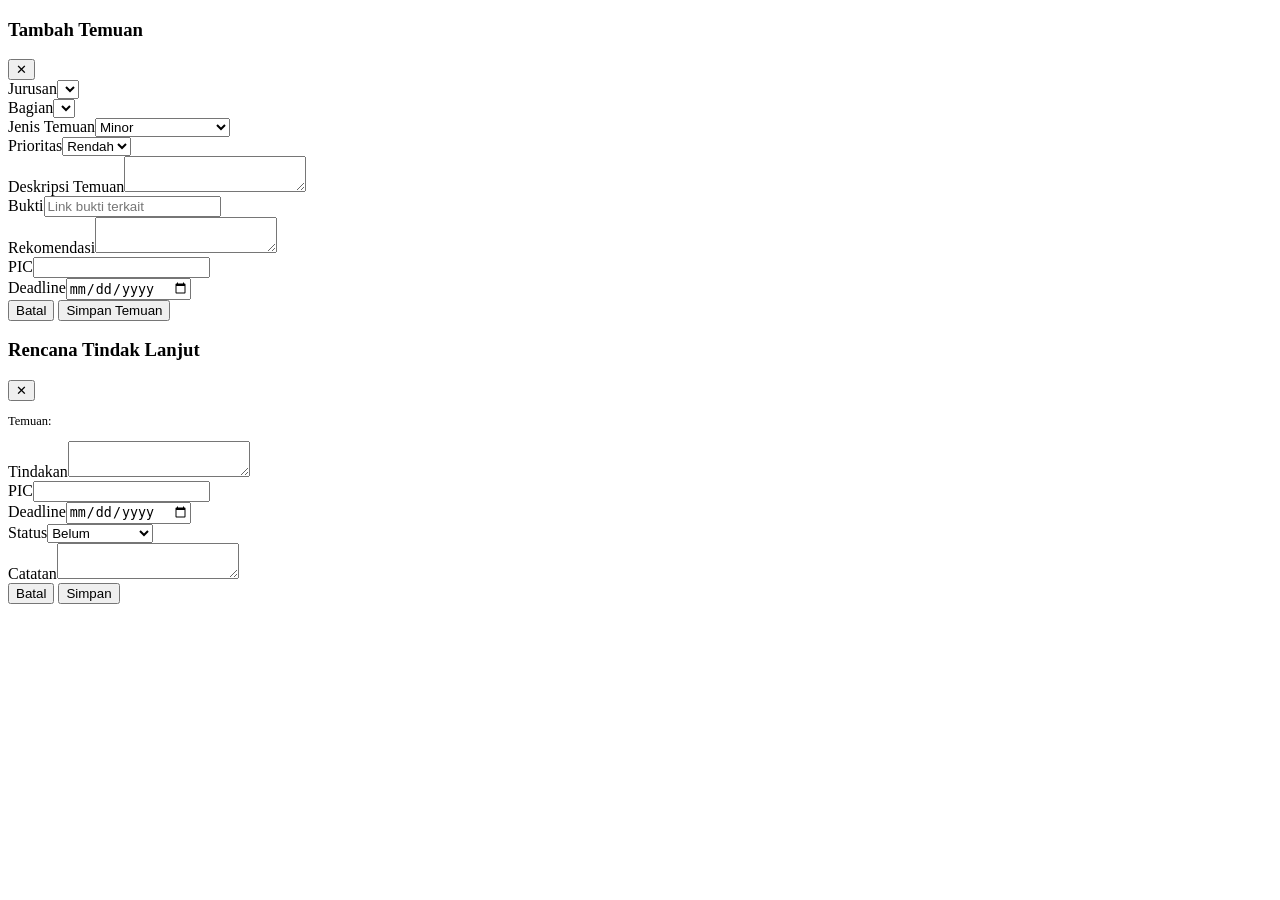
==== index.html @ fa0b401e "Create index.html" ====
<!DOCTYPE html>
<html lang="id">
<head>
<meta charset="UTF-8">
<meta name="viewport" content="width=device-width, initial-scale=1.0">
<title>Temuan — Sistem Audit Internal SMK</title>
<link rel="preconnect" href="https://fonts.googleapis.com">
<link href="https://fonts.googleapis.com/css2?family=Inter:wght@400;500;600;700&family=Poppins:wght@600;700;800&display=swap" rel="stylesheet">
<link rel="stylesheet" href="css/style.css">
<link rel="stylesheet" href="css/responsive.css">
</head>
<body>
<div class="app-shell" id="appShell"></div>

<template id="pageTemplate">
    <div class="page-header">
        <div><h1>⚠ Temuan &amp; Tindak Lanjut</h1><p>Dokumentasi temuan audit dan rencana perbaikan berkelanjutan</p></div>
        <button class="btn btn-primary" id="btnAddFinding">+ Tambah Temuan</button>
    </div>

    <div class="glass-panel" style="display:flex;gap:4px;padding:6px;margin-bottom:20px;overflow-x:auto">
        <button class="btn btn-ghost tab-btn" data-tab="daftar">📋 Daftar Temuan</button>
        <button class="btn btn-ghost tab-btn" data-tab="tindaklanjut">📌 Tindak Lanjut</button>
    </div>

    <div class="tab-panel" id="tab-daftar">
        <div class="chip-filter" style="margin-bottom:14px">
            <div class="field"><input class="input" id="findingSearch" placeholder="Cari deskripsi temuan..."></div>
            <div class="field"><select class="input" id="findingFilterMajor"><option value="">Semua Jurusan</option></select></div>
            <div class="field"><select class="input" id="findingFilterArea"><option value="">Semua Bagian</option></select></div>
            <div class="field"><select class="input" id="findingFilterPriority"><option value="">Semua Prioritas</option><option>Rendah</option><option>Sedang</option><option>Tinggi</option><option>Kritis</option></select></div>
            <div class="field"><select class="input" id="findingFilterType"><option value="">Semua Jenis</option><option>Minor</option><option>Major</option><option>Observasi</option><option>Peluang Perbaikan</option></select></div>
            <button class="btn btn-secondary" id="btnResetFindingFilter">Reset Filter</button>
        </div>
        <div class="table-wrap">
            <table class="data-table">
                <thead><tr><th>ID</th><th>Jurusan</th><th>Bagian</th><th>Deskripsi</th><th>Jenis</th><th>Prioritas</th><th>PIC</th><th>Deadline</th><th>Status</th><th>Aksi</th></tr></thead>
                <tbody id="findingTableBody"></tbody>
            </table>
        </div>
    </div>

    <div class="tab-panel" id="tab-tindaklanjut" style="display:none">
        <div class="kpi-grid">
            <div class="kpi-card"><div class="kpi-label">Total Tindak Lanjut</div><div class="kpi-value" id="apTotal">0</div></div>
            <div class="kpi-card"><div class="kpi-label">Belum Selesai</div><div class="kpi-value" id="apBelum" style="color:var(--danger)">0</div></div>
            <div class="kpi-card"><div class="kpi-label">Dalam Proses</div><div class="kpi-value" id="apProses" style="color:var(--warning)">0</div></div>
            <div class="kpi-card"><div class="kpi-label">Selesai / Terlambat</div><div class="kpi-value"><span id="apSelesai" style="color:var(--success)">0</span> / <span id="apTelat" style="color:var(--danger)">0</span></div></div>
        </div>
        <div class="chip-filter" style="margin-bottom:14px">
            <div class="field"><select class="input" id="actionFilterStatus"><option value="">Semua Status</option><option>Belum</option><option>Dalam Proses</option><option>Selesai</option><option>Diverifikasi</option></select></div>
        </div>
        <div class="table-wrap">
            <table class="data-table">
                <thead><tr><th>Temuan</th><th>Tindakan</th><th>PIC</th><th>Deadline</th><th>Status</th><th>Aksi</th></tr></thead>
                <tbody id="actionTableBody"></tbody>
            </table>
        </div>
    </div>
</template>

<!-- Modal Temuan -->
<div class="modal-backdrop" id="findingModal">
    <div class="modal modal-lg">
        <div class="modal-header"><h3 id="findingModalTitle">Tambah Temuan</h3><button class="modal-close" onclick="document.getElementById('findingModal').classList.remove('show')">✕</button></div>
        <form id="findingForm">
            <div class="modal-body">
                <div class="grid-2">
                    <div class="field"><label>Jurusan</label><select class="input" id="findingMajor" required></select></div>
                    <div class="field"><label>Bagian</label><select class="input" id="findingArea" required></select></div>
                </div>
                <div class="grid-2">
                    <div class="field"><label>Jenis Temuan</label><select class="input" id="findingType"><option>Minor</option><option>Major</option><option>Observasi</option><option>Peluang Perbaikan</option></select></div>
                    <div class="field"><label>Prioritas</label><select class="input" id="findingPriority"><option>Rendah</option><option>Sedang</option><option>Tinggi</option><option>Kritis</option></select></div>
                </div>
                <div class="field"><label>Deskripsi Temuan</label><textarea class="input" id="findingDescription" required></textarea></div>
                <div class="field"><label>Bukti</label><input class="input" id="findingEvidence" placeholder="Link bukti terkait"></div>
                <div class="field"><label>Rekomendasi</label><textarea class="input" id="findingRecommendation"></textarea></div>
                <div class="grid-2">
                    <div class="field"><label>PIC</label><input class="input" id="findingPic"></div>
                    <div class="field"><label>Deadline</label><input type="date" class="input" id="findingDeadline"></div>
                </div>
            </div>
            <div class="modal-footer">
                <button type="button" class="btn btn-secondary" onclick="document.getElementById('findingModal').classList.remove('show')">Batal</button>
                <button type="submit" class="btn btn-primary">Simpan Temuan</button>
            </div>
        </form>
    </div>
</div>

<!-- Modal Tindak Lanjut -->
<div class="modal-backdrop" id="actionModal">
    <div class="modal">
        <div class="modal-header"><h3>Rencana Tindak Lanjut</h3><button class="modal-close" onclick="document.getElementById('actionModal').classList.remove('show')">✕</button></div>
        <form id="actionForm">
            <div class="modal-body">
                <p class="text-muted" style="font-size:12.5px">Temuan: <strong id="actionFindingText"></strong></p>
                <div class="field"><label>Tindakan</label><textarea class="input" id="actionText" required></textarea></div>
                <div class="grid-2">
                    <div class="field"><label>PIC</label><input class="input" id="actionPic"></div>
                    <div class="field"><label>Deadline</label><input type="date" class="input" id="actionDeadline"></div>
                </div>
                <div class="field"><label>Status</label><select class="input" id="actionStatus"><option>Belum</option><option>Dalam Proses</option><option>Selesai</option><option>Diverifikasi</option></select></div>
                <div class="field"><label>Catatan</label><textarea class="input" id="actionNotes"></textarea></div>
            </div>
            <div class="modal-footer">
                <button type="button" class="btn btn-secondary" onclick="document.getElementById('actionModal').classList.remove('show')">Batal</button>
                <button type="submit" class="btn btn-primary">Simpan</button>
            </div>
        </form>
    </div>
</div>

<script src="js/config.js"></script>
<script src="js/utils.js"></script>
<script src="js/api.js"></script>
<script src="js/auth.js"></script>
<script src="js/layout.js"></script>
<script src="js/app.js"></script>
<script src="js/finding.js"></script>
<script>
(async function init() {
    if (!Auth.guard()) return;
    Layout.render("temuan.html");
    App.initShell();
    document.getElementById("pageContent").appendChild(document.getElementById("pageTemplate").content.cloneNode(true));

    await FindingModule.loadAll();
    document.getElementById("findingFilterMajor").innerHTML += FindingModule.state.majors.map(m => `<option value="${m.id}">${Utils.escapeHtml(m.name)}</option>`).join("");
    document.getElementById("findingFilterArea").innerHTML += FindingModule.state.areas.map(a => `<option value="${a.id}">${Utils.escapeHtml(a.name)}</option>`).join("");

    function refreshFindings() {
        FindingModule.renderFindingTable({
            q: document.getElementById("findingSearch").value,
            major: document.getElementById("findingFilterMajor").value,
            area: document.getElementById("findingFilterArea").value,
            priority: document.getElementById("findingFilterPriority").value,
            type: document.getElementById("findingFilterType").value
        });
    }
    ["findingFilterMajor", "findingFilterArea", "findingFilterPriority", "findingFilterType"].forEach(id => document.getElementById(id).addEventListener("change", refreshFindings));
    document.getElementById("findingSearch").addEventListener("input", Utils.debounce(refreshFindings, 250));
    document.getElementById("btnResetFindingFilter").addEventListener("click", () => {
        ["findingSearch", "findingFilterMajor", "findingFilterArea", "findingFilterPriority", "findingFilterType"].forEach(id => document.getElementById(id).value = "");
        refreshFindings();
    });
    document.getElementById("btnAddFinding").addEventListener("click", () => FindingModule.openFindingForm());
    document.getElementById("findingForm").addEventListener("submit", FindingModule.submitFindingForm);
    document.getElementById("actionForm").addEventListener("submit", FindingModule.submitActionForm);
    refreshFindings();

    function refreshActionKpi() {
        const k = FindingModule.actionPlanKpis();
        document.getElementById("apTotal").textContent = k.total;
        document.getElementById("apBelum").textContent = k.belum;
        document.getElementById("apProses").textContent = k.proses;
        document.getElementById("apSelesai").textContent = k.selesai;
        document.getElementById("apTelat").textContent = k.telat;
    }
    document.getElementById("actionFilterStatus").addEventListener("change", (e) => {
        FindingModule.renderActionTable({ status: e.target.value });
    });
    FindingModule.renderActionTable();
    refreshActionKpi();

    function setTab(tab) {
        Utils.qsa(".tab-btn").forEach(b => b.classList.toggle("btn-primary", b.dataset.tab === tab));
        Utils.qsa(".tab-panel").forEach(p => p.style.display = p.id === "tab-" + tab ? "block" : "none");
    }
    Utils.qsa(".tab-btn").forEach(b => b.addEventListener("click", () => { location.hash = b.dataset.tab; setTab(b.dataset.tab); }));
    setTab((location.hash || "#daftar").slice(1));
})();
</script>
</body>
</html>
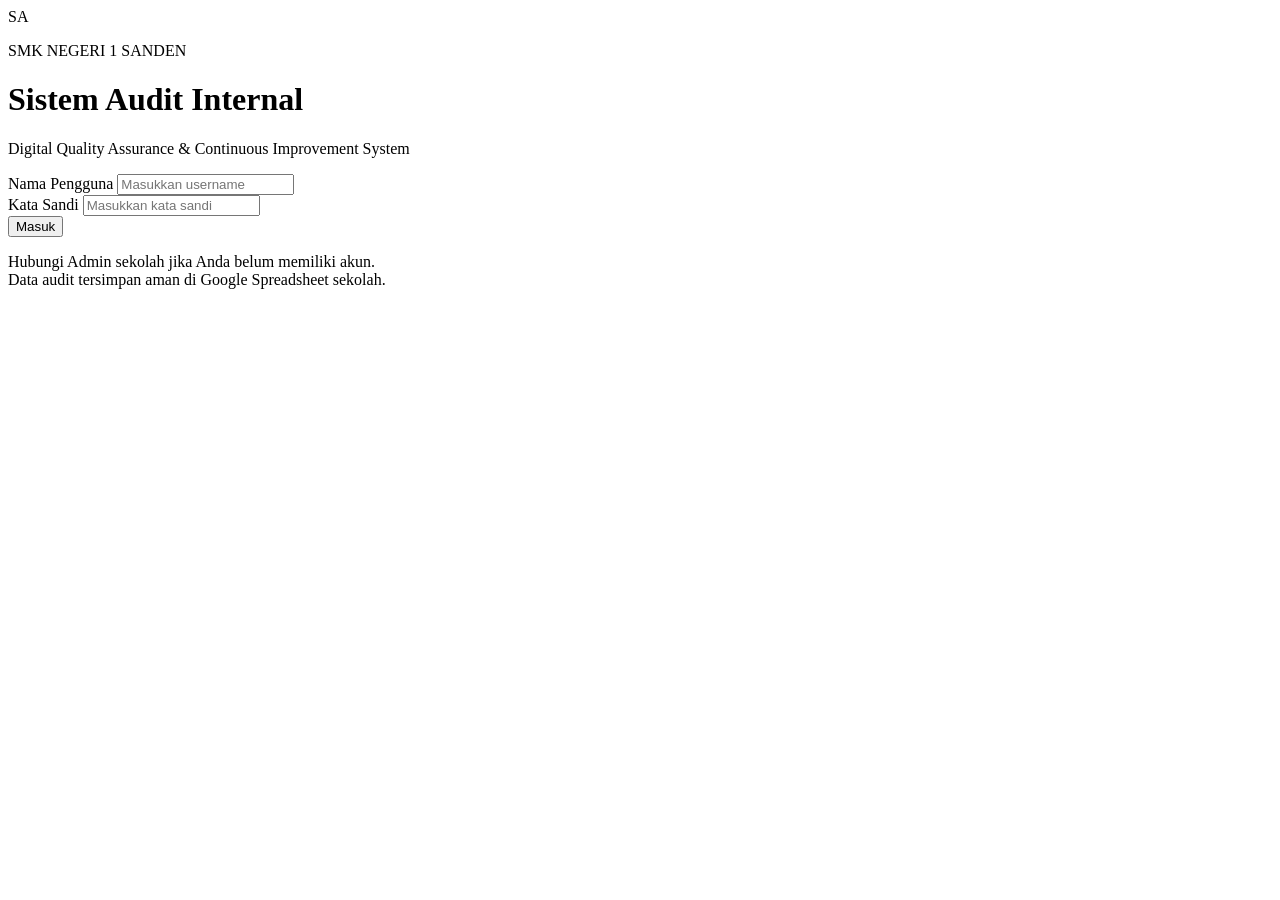
==== commit 1caf6eb4: "Add initial HTML structure for login page" ====
--- a/index.html
+++ b/index.html
@@ -3,112 +3,37 @@
 <head>
 <meta charset="UTF-8">
 <meta name="viewport" content="width=device-width, initial-scale=1.0">
-<title>Temuan — Sistem Audit Internal SMK</title>
+<title>Masuk — Sistem Audit Internal SMK</title>
 <link rel="preconnect" href="https://fonts.googleapis.com">
 <link href="https://fonts.googleapis.com/css2?family=Inter:wght@400;500;600;700&family=Poppins:wght@600;700;800&display=swap" rel="stylesheet">
 <link rel="stylesheet" href="css/style.css">
+<link rel="stylesheet" href="css/dashboard.css">
 <link rel="stylesheet" href="css/responsive.css">
 </head>
 <body>
-<div class="app-shell" id="appShell"></div>
+<div class="login-page">
+    <div class="login-card">
+        <div class="login-logo">SA</div>
+        <p class="school-tag school-name">SMK NEGERI 1 SANDEN</p>
+        <h1 class="app-name">Sistem Audit Internal</h1>
+        <p class="subtitle app-subtitle">Digital Quality Assurance &amp; Continuous Improvement System</p>
 
-<template id="pageTemplate">
-    <div class="page-header">
-        <div><h1>⚠ Temuan &amp; Tindak Lanjut</h1><p>Dokumentasi temuan audit dan rencana perbaikan berkelanjutan</p></div>
-        <button class="btn btn-primary" id="btnAddFinding">+ Tambah Temuan</button>
-    </div>
+        <form id="loginForm">
+            <div class="field">
+                <label for="username">Nama Pengguna</label>
+                <input class="input" type="text" id="username" placeholder="Masukkan username" required autocomplete="username">
+            </div>
+            <div class="field">
+                <label for="password">Kata Sandi</label>
+                <input class="input" type="password" id="password" placeholder="Masukkan kata sandi" required autocomplete="current-password">
+            </div>
+            <button type="submit" class="btn btn-primary btn-block" id="loginBtn">Masuk</button>
+        </form>
 
-    <div class="glass-panel" style="display:flex;gap:4px;padding:6px;margin-bottom:20px;overflow-x:auto">
-        <button class="btn btn-ghost tab-btn" data-tab="daftar">📋 Daftar Temuan</button>
-        <button class="btn btn-ghost tab-btn" data-tab="tindaklanjut">📌 Tindak Lanjut</button>
-    </div>
-
-    <div class="tab-panel" id="tab-daftar">
-        <div class="chip-filter" style="margin-bottom:14px">
-            <div class="field"><input class="input" id="findingSearch" placeholder="Cari deskripsi temuan..."></div>
-            <div class="field"><select class="input" id="findingFilterMajor"><option value="">Semua Jurusan</option></select></div>
-            <div class="field"><select class="input" id="findingFilterArea"><option value="">Semua Bagian</option></select></div>
-            <div class="field"><select class="input" id="findingFilterPriority"><option value="">Semua Prioritas</option><option>Rendah</option><option>Sedang</option><option>Tinggi</option><option>Kritis</option></select></div>
-            <div class="field"><select class="input" id="findingFilterType"><option value="">Semua Jenis</option><option>Minor</option><option>Major</option><option>Observasi</option><option>Peluang Perbaikan</option></select></div>
-            <button class="btn btn-secondary" id="btnResetFindingFilter">Reset Filter</button>
-        </div>
-        <div class="table-wrap">
-            <table class="data-table">
-                <thead><tr><th>ID</th><th>Jurusan</th><th>Bagian</th><th>Deskripsi</th><th>Jenis</th><th>Prioritas</th><th>PIC</th><th>Deadline</th><th>Status</th><th>Aksi</th></tr></thead>
-                <tbody id="findingTableBody"></tbody>
-            </table>
-        </div>
-    </div>
-
-    <div class="tab-panel" id="tab-tindaklanjut" style="display:none">
-        <div class="kpi-grid">
-            <div class="kpi-card"><div class="kpi-label">Total Tindak Lanjut</div><div class="kpi-value" id="apTotal">0</div></div>
-            <div class="kpi-card"><div class="kpi-label">Belum Selesai</div><div class="kpi-value" id="apBelum" style="color:var(--danger)">0</div></div>
-            <div class="kpi-card"><div class="kpi-label">Dalam Proses</div><div class="kpi-value" id="apProses" style="color:var(--warning)">0</div></div>
-            <div class="kpi-card"><div class="kpi-label">Selesai / Terlambat</div><div class="kpi-value"><span id="apSelesai" style="color:var(--success)">0</span> / <span id="apTelat" style="color:var(--danger)">0</span></div></div>
-        </div>
-        <div class="chip-filter" style="margin-bottom:14px">
-            <div class="field"><select class="input" id="actionFilterStatus"><option value="">Semua Status</option><option>Belum</option><option>Dalam Proses</option><option>Selesai</option><option>Diverifikasi</option></select></div>
-        </div>
-        <div class="table-wrap">
-            <table class="data-table">
-                <thead><tr><th>Temuan</th><th>Tindakan</th><th>PIC</th><th>Deadline</th><th>Status</th><th>Aksi</th></tr></thead>
-                <tbody id="actionTableBody"></tbody>
-            </table>
-        </div>
-    </div>
-</template>
-
-<!-- Modal Temuan -->
-<div class="modal-backdrop" id="findingModal">
-    <div class="modal modal-lg">
-        <div class="modal-header"><h3 id="findingModalTitle">Tambah Temuan</h3><button class="modal-close" onclick="document.getElementById('findingModal').classList.remove('show')">✕</button></div>
-        <form id="findingForm">
-            <div class="modal-body">
-                <div class="grid-2">
-                    <div class="field"><label>Jurusan</label><select class="input" id="findingMajor" required></select></div>
-                    <div class="field"><label>Bagian</label><select class="input" id="findingArea" required></select></div>
-                </div>
-                <div class="grid-2">
-                    <div class="field"><label>Jenis Temuan</label><select class="input" id="findingType"><option>Minor</option><option>Major</option><option>Observasi</option><option>Peluang Perbaikan</option></select></div>
-                    <div class="field"><label>Prioritas</label><select class="input" id="findingPriority"><option>Rendah</option><option>Sedang</option><option>Tinggi</option><option>Kritis</option></select></div>
-                </div>
-                <div class="field"><label>Deskripsi Temuan</label><textarea class="input" id="findingDescription" required></textarea></div>
-                <div class="field"><label>Bukti</label><input class="input" id="findingEvidence" placeholder="Link bukti terkait"></div>
-                <div class="field"><label>Rekomendasi</label><textarea class="input" id="findingRecommendation"></textarea></div>
-                <div class="grid-2">
-                    <div class="field"><label>PIC</label><input class="input" id="findingPic"></div>
-                    <div class="field"><label>Deadline</label><input type="date" class="input" id="findingDeadline"></div>
-                </div>
-            </div>
-            <div class="modal-footer">
-                <button type="button" class="btn btn-secondary" onclick="document.getElementById('findingModal').classList.remove('show')">Batal</button>
-                <button type="submit" class="btn btn-primary">Simpan Temuan</button>
-            </div>
-        </form>
-    </div>
-</div>
-
-<!-- Modal Tindak Lanjut -->
-<div class="modal-backdrop" id="actionModal">
-    <div class="modal">
-        <div class="modal-header"><h3>Rencana Tindak Lanjut</h3><button class="modal-close" onclick="document.getElementById('actionModal').classList.remove('show')">✕</button></div>
-        <form id="actionForm">
-            <div class="modal-body">
-                <p class="text-muted" style="font-size:12.5px">Temuan: <strong id="actionFindingText"></strong></p>
-                <div class="field"><label>Tindakan</label><textarea class="input" id="actionText" required></textarea></div>
-                <div class="grid-2">
-                    <div class="field"><label>PIC</label><input class="input" id="actionPic"></div>
-                    <div class="field"><label>Deadline</label><input type="date" class="input" id="actionDeadline"></div>
-                </div>
-                <div class="field"><label>Status</label><select class="input" id="actionStatus"><option>Belum</option><option>Dalam Proses</option><option>Selesai</option><option>Diverifikasi</option></select></div>
-                <div class="field"><label>Catatan</label><textarea class="input" id="actionNotes"></textarea></div>
-            </div>
-            <div class="modal-footer">
-                <button type="button" class="btn btn-secondary" onclick="document.getElementById('actionModal').classList.remove('show')">Batal</button>
-                <button type="submit" class="btn btn-primary">Simpan</button>
-            </div>
-        </form>
+        <p class="login-hint">
+            Hubungi Admin sekolah jika Anda belum memiliki akun.<br>
+            Data audit tersimpan aman di Google Spreadsheet sekolah.
+        </p>
     </div>
 </div>
 
@@ -116,61 +41,25 @@
 <script src="js/utils.js"></script>
 <script src="js/api.js"></script>
 <script src="js/auth.js"></script>
-<script src="js/layout.js"></script>
-<script src="js/app.js"></script>
-<script src="js/finding.js"></script>
 <script>
-(async function init() {
-    if (!Auth.guard()) return;
-    Layout.render("temuan.html");
-    App.initShell();
-    document.getElementById("pageContent").appendChild(document.getElementById("pageTemplate").content.cloneNode(true));
+    if (Auth.isLoggedIn()) window.location.href = "dashboard.html";
 
-    await FindingModule.loadAll();
-    document.getElementById("findingFilterMajor").innerHTML += FindingModule.state.majors.map(m => `<option value="${m.id}">${Utils.escapeHtml(m.name)}</option>`).join("");
-    document.getElementById("findingFilterArea").innerHTML += FindingModule.state.areas.map(a => `<option value="${a.id}">${Utils.escapeHtml(a.name)}</option>`).join("");
-
-    function refreshFindings() {
-        FindingModule.renderFindingTable({
-            q: document.getElementById("findingSearch").value,
-            major: document.getElementById("findingFilterMajor").value,
-            area: document.getElementById("findingFilterArea").value,
-            priority: document.getElementById("findingFilterPriority").value,
-            type: document.getElementById("findingFilterType").value
-        });
-    }
-    ["findingFilterMajor", "findingFilterArea", "findingFilterPriority", "findingFilterType"].forEach(id => document.getElementById(id).addEventListener("change", refreshFindings));
-    document.getElementById("findingSearch").addEventListener("input", Utils.debounce(refreshFindings, 250));
-    document.getElementById("btnResetFindingFilter").addEventListener("click", () => {
-        ["findingSearch", "findingFilterMajor", "findingFilterArea", "findingFilterPriority", "findingFilterType"].forEach(id => document.getElementById(id).value = "");
-        refreshFindings();
+    document.getElementById("loginForm").addEventListener("submit", async (e) => {
+        e.preventDefault();
+        const btn = document.getElementById("loginBtn");
+        const username = document.getElementById("username").value.trim();
+        const password = document.getElementById("password").value;
+        btn.disabled = true; btn.textContent = "Memproses...";
+        try {
+            const user = await Auth.login(username, password);
+            Utils.toast(`Selamat datang, ${user.name}`, "success");
+            setTimeout(() => window.location.href = "dashboard.html", 500);
+        } catch (err) {
+            Utils.toast("❌ Login gagal. Periksa kembali username dan kata sandi Anda.", "error");
+        } finally {
+            btn.disabled = false; btn.textContent = "Masuk";
+        }
     });
-    document.getElementById("btnAddFinding").addEventListener("click", () => FindingModule.openFindingForm());
-    document.getElementById("findingForm").addEventListener("submit", FindingModule.submitFindingForm);
-    document.getElementById("actionForm").addEventListener("submit", FindingModule.submitActionForm);
-    refreshFindings();
-
-    function refreshActionKpi() {
-        const k = FindingModule.actionPlanKpis();
-        document.getElementById("apTotal").textContent = k.total;
-        document.getElementById("apBelum").textContent = k.belum;
-        document.getElementById("apProses").textContent = k.proses;
-        document.getElementById("apSelesai").textContent = k.selesai;
-        document.getElementById("apTelat").textContent = k.telat;
-    }
-    document.getElementById("actionFilterStatus").addEventListener("change", (e) => {
-        FindingModule.renderActionTable({ status: e.target.value });
-    });
-    FindingModule.renderActionTable();
-    refreshActionKpi();
-
-    function setTab(tab) {
-        Utils.qsa(".tab-btn").forEach(b => b.classList.toggle("btn-primary", b.dataset.tab === tab));
-        Utils.qsa(".tab-panel").forEach(p => p.style.display = p.id === "tab-" + tab ? "block" : "none");
-    }
-    Utils.qsa(".tab-btn").forEach(b => b.addEventListener("click", () => { location.hash = b.dataset.tab; setTab(b.dataset.tab); }));
-    setTab((location.hash || "#daftar").slice(1));
-})();
 </script>
 </body>
 </html>
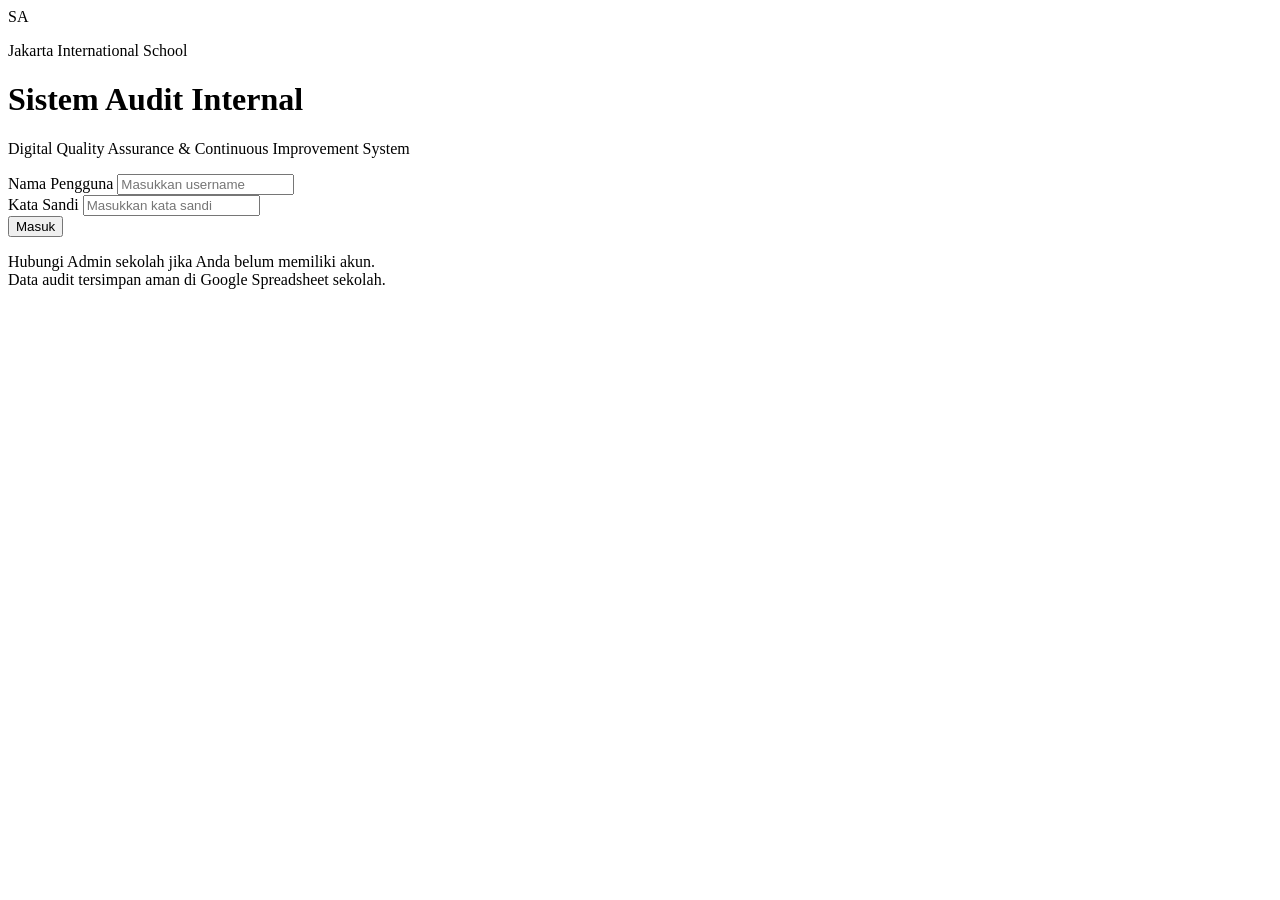
==== commit 7c8e22a8: "Update index.html" ====
--- a/index.html
+++ b/index.html
@@ -14,7 +14,7 @@
 <div class="login-page">
     <div class="login-card">
         <div class="login-logo">SA</div>
-        <p class="school-tag school-name">SMK NEGERI 1 SANDEN</p>
+        <p class="school-tag school-name">Jakarta International School</p>
         <h1 class="app-name">Sistem Audit Internal</h1>
         <p class="subtitle app-subtitle">Digital Quality Assurance &amp; Continuous Improvement System</p>
 
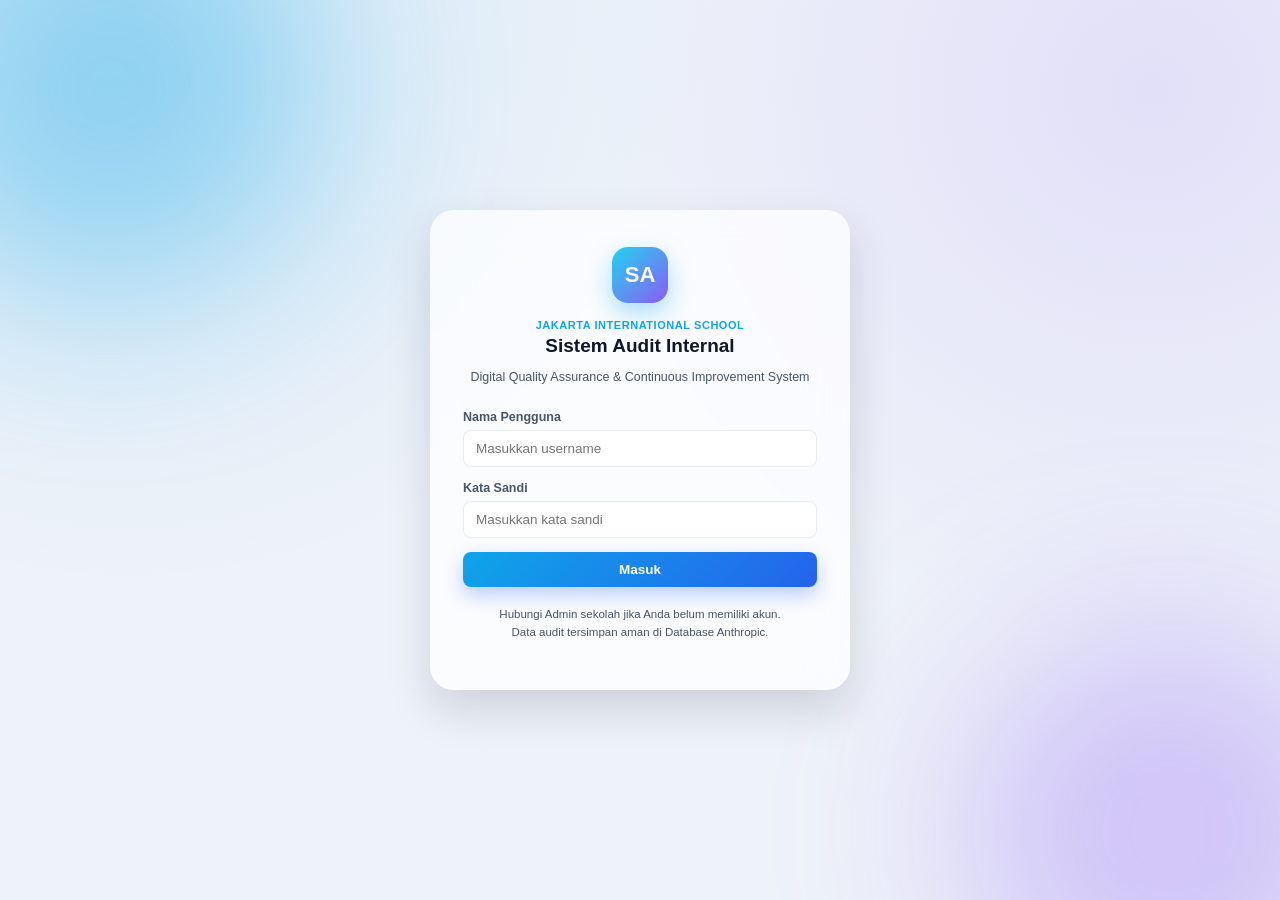
==== commit 727f2f19: "Update index.html" ====
--- a/index.html
+++ b/index.html
@@ -32,7 +32,7 @@
 
         <p class="login-hint">
             Hubungi Admin sekolah jika Anda belum memiliki akun.<br>
-            Data audit tersimpan aman di Google Spreadsheet sekolah.
+            Data audit tersimpan aman di Database Anthropic.
         </p>
     </div>
 </div>
--- a/css/style.css
+++ b/css/style.css
@@ -0,0 +1,270 @@
+/* =========================================================
+   style.css — Design tokens & komponen inti
+   Palette: Navy / Biru / Cyan dengan aksen ungu, gaya glassmorphism
+   ========================================================= */
+:root {
+    --navy-950: #050b1a;
+    --navy-900: #0a1128;
+    --navy-800: #101a35;
+    --navy-700: #16234a;
+    --blue-600: #2563eb;
+    --blue-500: #3b82f6;
+    --cyan-500: #0ea5e9;
+    --cyan-400: #22d3ee;
+    --purple-500: #8b5cf6;
+    --purple-400: #a78bfa;
+
+    --success: #22c55e;
+    --warning: #f59e0b;
+    --danger: #ef4444;
+    --info: #3b82f6;
+    --critical: #db2777;
+    --muted: #94a3b8;
+
+    --text-primary: #0f172a;
+    --text-secondary: #475569;
+    --text-inverse: #f1f5f9;
+    --bg-app: #eef2f9;
+    --bg-surface: rgba(255, 255, 255, 0.72);
+    --bg-surface-solid: #ffffff;
+    --border-color: rgba(15, 23, 42, 0.08);
+
+    --radius-sm: 8px;
+    --radius-md: 14px;
+    --radius-lg: 20px;
+    --shadow-soft: 0 8px 30px rgba(15, 23, 42, 0.08);
+    --shadow-elevated: 0 20px 45px rgba(15, 23, 42, 0.14);
+    --sidebar-w: 264px;
+    --font-display: 'Poppins', 'Segoe UI', sans-serif;
+    --font-body: 'Inter', 'Segoe UI', sans-serif;
+}
+
+[data-theme="dark"] {
+    --text-primary: #f1f5f9;
+    --text-secondary: #94a3b8;
+    --bg-app: #060c1c;
+    --bg-surface: rgba(16, 26, 53, 0.65);
+    --bg-surface-solid: #101a35;
+    --border-color: rgba(255, 255, 255, 0.08);
+    --shadow-soft: 0 8px 30px rgba(0, 0, 0, 0.35);
+    --shadow-elevated: 0 20px 45px rgba(0, 0, 0, 0.45);
+}
+
+* { box-sizing: border-box; }
+html, body { height: 100%; }
+body {
+    margin: 0;
+    font-family: var(--font-body);
+    background:
+        radial-gradient(circle at 10% 0%, rgba(14, 165, 233, .12), transparent 40%),
+        radial-gradient(circle at 90% 10%, rgba(139, 92, 246, .12), transparent 40%),
+        var(--bg-app);
+    color: var(--text-primary);
+    -webkit-font-smoothing: antialiased;
+    transition: background .25s ease, color .25s ease;
+}
+h1, h2, h3, h4, .font-display { font-family: var(--font-display); }
+a { color: inherit; text-decoration: none; }
+button { font-family: inherit; cursor: pointer; }
+::selection { background: var(--cyan-400); color: #002; }
+
+/* ---------- Layout shell ---------- */
+.app-shell { display: flex; min-height: 100vh; }
+
+.sidebar {
+    width: var(--sidebar-w);
+    background: linear-gradient(180deg, var(--navy-950), var(--navy-800));
+    color: var(--text-inverse);
+    padding: 22px 16px;
+    position: sticky;
+    top: 0;
+    height: 100vh;
+    overflow-y: auto;
+    flex-shrink: 0;
+    z-index: 40;
+}
+.sidebar-brand { display: flex; align-items: center; gap: 12px; padding: 6px 8px 24px; }
+.sidebar-brand .logo-mark {
+    width: 40px; height: 40px; border-radius: 12px;
+    background: linear-gradient(135deg, var(--cyan-400), var(--purple-500));
+    display: flex; align-items: center; justify-content: center; font-weight: 700; color: #fff;
+    box-shadow: 0 6px 18px rgba(14, 165, 233, .35);
+}
+.sidebar-brand .app-name { font-size: 14px; font-weight: 700; line-height: 1.3; }
+.sidebar-brand .school-name { font-size: 11px; color: #94a3b8; }
+
+.nav-section-title { font-size: 11px; text-transform: uppercase; letter-spacing: .08em; color: #64748b; margin: 18px 10px 8px; }
+.nav-link {
+    display: flex; align-items: center; gap: 10px; padding: 10px 12px; border-radius: var(--radius-sm);
+    color: #cbd5e1; font-size: 14px; font-weight: 500; margin-bottom: 2px; transition: all .15s ease;
+}
+.nav-link:hover { background: rgba(255, 255, 255, .06); color: #fff; }
+.nav-link.active { background: linear-gradient(135deg, rgba(14, 165, 233, .25), rgba(139, 92, 246, .2)); color: #fff; box-shadow: inset 0 0 0 1px rgba(255, 255, 255, .08); }
+.nav-link .nav-icon { width: 18px; text-align: center; }
+
+.nav-group-toggle { display: flex; align-items: center; justify-content: space-between; cursor: pointer; }
+.nav-group-toggle .chevron { transition: transform .2s ease; font-size: 10px; }
+.nav-group.open .nav-group-toggle .chevron { transform: rotate(90deg); }
+.nav-submenu { max-height: 0; overflow: hidden; padding-left: 10px; transition: max-height .25s ease; }
+.nav-group.open .nav-submenu { max-height: 400px; }
+
+.main-area { flex: 1; min-width: 0; display: flex; flex-direction: column; }
+
+.topbar {
+    position: sticky; top: 0; z-index: 30;
+    display: flex; align-items: center; gap: 14px;
+    padding: 14px 24px;
+    background: var(--bg-surface);
+    backdrop-filter: blur(14px);
+    border-bottom: 1px solid var(--border-color);
+}
+.hamburger-btn { display: none; background: none; border: none; font-size: 20px; color: var(--text-primary); }
+.search-box { flex: 1; max-width: 420px; position: relative; }
+.search-box input {
+    width: 100%; padding: 10px 14px 10px 38px; border-radius: 999px; border: 1px solid var(--border-color);
+    background: var(--bg-surface-solid); color: var(--text-primary); font-size: 13px;
+}
+.search-box .search-icon { position: absolute; left: 13px; top: 50%; transform: translateY(-50%); opacity: .5; }
+.topbar-actions { display: flex; align-items: center; gap: 10px; margin-left: auto; }
+.icon-btn {
+    width: 38px; height: 38px; border-radius: 12px; border: 1px solid var(--border-color);
+    background: var(--bg-surface-solid); display: flex; align-items: center; justify-content: center;
+    position: relative; font-size: 16px;
+}
+.sync-badge {
+    position: absolute; top: -6px; right: -6px; background: var(--warning); color: #fff;
+    border-radius: 999px; font-size: 10px; padding: 1px 5px; font-weight: 700;
+}
+.sync-badge.hidden { display: none; }
+.user-chip { display: flex; align-items: center; gap: 8px; padding: 5px 12px 5px 5px; border-radius: 999px; background: var(--bg-surface-solid); border: 1px solid var(--border-color); }
+.user-avatar { width: 30px; height: 30px; border-radius: 50%; background: linear-gradient(135deg, var(--cyan-500), var(--purple-500)); color: #fff; display: flex; align-items: center; justify-content: center; font-weight: 700; font-size: 13px; }
+.user-chip .u-name { font-size: 12.5px; font-weight: 600; line-height: 1.1; }
+.user-chip .u-role { font-size: 10.5px; color: var(--text-secondary); }
+
+.page-content { padding: 24px; flex: 1; }
+.page-header { display: flex; flex-wrap: wrap; align-items: center; justify-content: space-between; gap: 12px; margin-bottom: 20px; }
+.page-header h1 { font-size: 22px; margin: 0 0 4px; }
+.page-header p { margin: 0; color: var(--text-secondary); font-size: 13.5px; }
+
+.sidebar-overlay { display: none; position: fixed; inset: 0; background: rgba(0, 0, 0, .45); z-index: 39; }
+.sidebar-overlay.show { display: block; }
+
+/* ---------- Cards ---------- */
+.card {
+    background: var(--bg-surface); backdrop-filter: blur(14px);
+    border: 1px solid var(--border-color); border-radius: var(--radius-lg);
+    box-shadow: var(--shadow-soft); padding: 20px;
+}
+.card-title { font-size: 15px; font-weight: 700; margin: 0 0 14px; display: flex; align-items: center; gap: 8px; }
+
+.kpi-grid { display: grid; grid-template-columns: repeat(4, 1fr); gap: 16px; margin-bottom: 20px; }
+.kpi-card {
+    background: var(--bg-surface); backdrop-filter: blur(14px); border: 1px solid var(--border-color);
+    border-radius: var(--radius-lg); padding: 18px; box-shadow: var(--shadow-soft);
+    position: relative; overflow: hidden;
+}
+.kpi-card::before {
+    content: ""; position: absolute; top: -30px; right: -30px; width: 90px; height: 90px; border-radius: 50%;
+    background: radial-gradient(circle, rgba(14, 165, 233, .18), transparent 70%);
+}
+.kpi-label { font-size: 12px; color: var(--text-secondary); font-weight: 600; text-transform: uppercase; letter-spacing: .04em; }
+.kpi-value { font-size: 26px; font-weight: 800; margin-top: 6px; font-family: var(--font-display); }
+.kpi-icon { font-size: 20px; opacity: .8; }
+
+.chart-grid { display: grid; grid-template-columns: repeat(2, 1fr); gap: 16px; }
+.chart-card canvas { max-height: 280px; }
+
+/* ---------- Buttons ---------- */
+.btn {
+    display: inline-flex; align-items: center; gap: 8px; padding: 10px 18px; border-radius: var(--radius-sm);
+    border: none; font-weight: 600; font-size: 13.5px; transition: transform .12s ease, box-shadow .12s ease;
+}
+.btn:active { transform: scale(.97); }
+.btn-primary { background: linear-gradient(135deg, var(--cyan-500), var(--blue-600)); color: #fff; box-shadow: 0 8px 20px rgba(37, 99, 235, .3); }
+.btn-secondary { background: var(--bg-surface-solid); color: var(--text-primary); border: 1px solid var(--border-color); }
+.btn-outline { background: transparent; border: 1px solid var(--border-color); color: var(--text-primary); }
+.btn-danger { background: linear-gradient(135deg, #f87171, var(--danger)); color: #fff; }
+.btn-ghost { background: transparent; color: var(--text-secondary); }
+.btn-sm { padding: 6px 12px; font-size: 12.5px; }
+.btn-block { width: 100%; justify-content: center; }
+.btn-icon { width: 32px; height: 32px; border-radius: 8px; border: 1px solid var(--border-color); background: var(--bg-surface-solid); display: inline-flex; align-items: center; justify-content: center; }
+.btn-icon.danger { color: var(--danger); }
+.fab { position: fixed; bottom: 22px; right: 22px; width: 56px; height: 56px; border-radius: 50%; background: linear-gradient(135deg, var(--cyan-500), var(--purple-500)); color: #fff; font-size: 24px; box-shadow: var(--shadow-elevated); z-index: 50; border: none; display: none; }
+
+/* ---------- Forms ---------- */
+label { font-size: 12.5px; font-weight: 600; color: var(--text-secondary); display: block; margin-bottom: 6px; }
+.input, select.input, textarea.input {
+    width: 100%; padding: 10px 12px; border-radius: var(--radius-sm); border: 1px solid var(--border-color);
+    background: var(--bg-surface-solid); color: var(--text-primary); font-size: 13.5px; font-family: inherit;
+}
+textarea.input { min-height: 70px; resize: vertical; }
+.field { margin-bottom: 14px; }
+.grid-2 { display: grid; grid-template-columns: 1fr 1fr; gap: 12px; }
+.grid-3 { display: grid; grid-template-columns: repeat(3, 1fr); gap: 12px; }
+
+/* ---------- Badges ---------- */
+.badge { display: inline-flex; align-items: center; padding: 4px 10px; border-radius: 999px; font-size: 11.5px; font-weight: 700; }
+.badge-success { background: rgba(34, 197, 94, .15); color: #16a34a; }
+.badge-warning { background: rgba(245, 158, 11, .15); color: #b45309; }
+.badge-danger { background: rgba(239, 68, 68, .15); color: #dc2626; }
+.badge-critical { background: rgba(219, 39, 119, .15); color: #be185d; }
+.badge-info { background: rgba(59, 130, 246, .15); color: #2563eb; }
+.badge-muted { background: rgba(148, 163, 184, .18); color: #64748b; }
+
+/* ---------- Tables ---------- */
+.table-wrap { overflow-x: auto; border-radius: var(--radius-md); border: 1px solid var(--border-color); }
+table.data-table { width: 100%; border-collapse: collapse; min-width: 720px; }
+table.data-table th { text-align: left; font-size: 11.5px; text-transform: uppercase; letter-spacing: .04em; color: var(--text-secondary); background: rgba(148, 163, 184, .08); padding: 12px 14px; white-space: nowrap; }
+table.data-table td { padding: 12px 14px; font-size: 13px; border-top: 1px solid var(--border-color); }
+table.data-table tr:hover td { background: rgba(14, 165, 233, .04); }
+.table-actions { display: flex; gap: 6px; }
+.empty-row { text-align: center; padding: 30px; color: var(--text-secondary); }
+.max-w { max-width: 320px; }
+.row-late td { background: rgba(239, 68, 68, .06) !important; }
+
+/* ---------- Modal ---------- */
+.modal-backdrop {
+    display: none; position: fixed; inset: 0; background: rgba(5, 11, 26, .55); backdrop-filter: blur(3px);
+    align-items: center; justify-content: center; z-index: 100; padding: 16px;
+}
+.modal-backdrop.show { display: flex; }
+.modal { background: var(--bg-surface-solid); border-radius: var(--radius-lg); width: 100%; max-width: 560px; max-height: 90vh; overflow-y: auto; box-shadow: var(--shadow-elevated); }
+.modal-lg { max-width: 760px; }
+.modal-header { display: flex; align-items: center; justify-content: space-between; padding: 18px 22px; border-bottom: 1px solid var(--border-color); }
+.modal-header h3 { margin: 0; font-size: 16px; }
+.modal-close { background: none; border: none; font-size: 18px; color: var(--text-secondary); }
+.modal-body { padding: 20px 22px; }
+.modal-footer { padding: 16px 22px; border-top: 1px solid var(--border-color); display: flex; justify-content: flex-end; gap: 10px; }
+
+/* ---------- Toast ---------- */
+.toast-container { position: fixed; top: 18px; right: 18px; z-index: 200; display: flex; flex-direction: column; gap: 10px; }
+.toast {
+    background: var(--bg-surface-solid); border: 1px solid var(--border-color); border-radius: 12px;
+    padding: 12px 16px; display: flex; align-items: center; gap: 10px; font-size: 13.5px; box-shadow: var(--shadow-elevated);
+    transform: translateX(120%); opacity: 0; transition: all .3s ease; max-width: 340px; white-space: pre-line;
+}
+.toast.show { transform: translateX(0); opacity: 1; }
+.toast-success { border-left: 4px solid var(--success); }
+.toast-error { border-left: 4px solid var(--danger); }
+.toast-warning { border-left: 4px solid var(--warning); }
+.toast-info { border-left: 4px solid var(--info); }
+
+/* ---------- Loading ---------- */
+.loading-overlay { display: none; position: fixed; inset: 0; background: rgba(5, 11, 26, .35); backdrop-filter: blur(2px); z-index: 300; align-items: center; justify-content: center; }
+.loading-overlay.show { display: flex; }
+.loading-box { background: var(--bg-surface-solid); padding: 24px 30px; border-radius: 16px; text-align: center; box-shadow: var(--shadow-elevated); }
+.spinner { width: 34px; height: 34px; border: 3px solid var(--border-color); border-top-color: var(--cyan-500); border-radius: 50%; margin: 0 auto 10px; animation: spin .8s linear infinite; }
+@keyframes spin { to { transform: rotate(360deg); } }
+
+/* ---------- Progress ---------- */
+.progress-track { width: 100%; height: 10px; border-radius: 999px; background: rgba(148, 163, 184, .2); overflow: hidden; }
+.progress-fill { height: 100%; background: linear-gradient(90deg, var(--cyan-500), var(--purple-500)); border-radius: 999px; transition: width .3s ease; }
+
+/* ---------- Misc ---------- */
+.chip-filter { display: flex; flex-wrap: wrap; gap: 10px; align-items: end; }
+.chip-filter .field { margin-bottom: 0; min-width: 160px; }
+.glass-panel { background: var(--bg-surface); backdrop-filter: blur(14px); border: 1px solid var(--border-color); border-radius: var(--radius-lg); }
+.hidden { display: none !important; }
+.text-muted { color: var(--text-secondary); }
+.mt-16 { margin-top: 16px; }
+.section-title { font-size: 16px; font-weight: 700; margin: 22px 0 12px; }
--- a/css/dashboard.css
+++ b/css/dashboard.css
@@ -0,0 +1,30 @@
+/* dashboard.css — halaman login & elemen dashboard tambahan */
+.login-page {
+    min-height: 100vh; display: flex; align-items: center; justify-content: center; padding: 20px;
+    position: relative; overflow: hidden;
+}
+.login-page::before, .login-page::after {
+    content: ""; position: absolute; width: 420px; height: 420px; border-radius: 50%; filter: blur(90px); z-index: 0;
+}
+.login-page::before { background: rgba(14, 165, 233, .35); top: -120px; left: -100px; }
+.login-page::after { background: rgba(139, 92, 246, .3); bottom: -140px; right: -100px; }
+
+.login-card {
+    position: relative; z-index: 1; width: 100%; max-width: 420px; padding: 36px 32px;
+    background: var(--bg-surface); backdrop-filter: blur(18px); border: 1px solid rgba(255,255,255,.18);
+    border-radius: 24px; box-shadow: var(--shadow-elevated);
+}
+.login-logo { width: 56px; height: 56px; border-radius: 16px; margin: 0 auto 16px; background: linear-gradient(135deg, var(--cyan-400), var(--purple-500)); display: flex; align-items: center; justify-content: center; color: #fff; font-weight: 800; font-size: 22px; box-shadow: 0 10px 24px rgba(14,165,233,.35); }
+.login-card h1 { text-align: center; font-size: 19px; margin: 0 0 2px; }
+.login-card .subtitle { text-align: center; color: var(--text-secondary); font-size: 12.5px; margin-bottom: 26px; }
+.login-card .school-tag { text-align: center; font-size: 11px; color: var(--cyan-500); font-weight: 700; letter-spacing: .05em; margin-bottom: 4px; text-transform: uppercase; }
+.login-hint { margin-top: 18px; font-size: 11.5px; color: var(--text-secondary); text-align: center; line-height: 1.6; }
+
+/* ---------- Dashboard extras ---------- */
+.rank-list { display: flex; flex-direction: column; gap: 10px; }
+.rank-item { display: flex; align-items: center; gap: 12px; padding: 10px 12px; border-radius: 12px; background: rgba(148,163,184,.06); }
+.rank-item .rank-no { width: 26px; height: 26px; border-radius: 8px; background: var(--navy-900); color: #fff; display: flex; align-items: center; justify-content: center; font-size: 12px; font-weight: 700; }
+.rank-item .rank-name { flex: 1; font-size: 13px; font-weight: 600; }
+.rank-item .rank-score { font-weight: 800; font-family: var(--font-display); }
+.rank-bar-track { height: 6px; background: rgba(148,163,184,.2); border-radius: 999px; overflow: hidden; margin-top: 4px; }
+.rank-bar-fill { height: 100%; background: linear-gradient(90deg, var(--cyan-500), var(--purple-500)); }
--- a/css/responsive.css
+++ b/css/responsive.css
@@ -0,0 +1,44 @@
+/* responsive.css — mobile & tablet + print */
+@media (max-width: 1080px) {
+    .kpi-grid { grid-template-columns: repeat(2, 1fr); }
+    .chart-grid { grid-template-columns: 1fr; }
+}
+
+@media (max-width: 900px) {
+    .sidebar { position: fixed; left: 0; top: 0; transform: translateX(-100%); transition: transform .25s ease; }
+    .sidebar.open { transform: translateX(0); }
+    .hamburger-btn { display: block; }
+    .search-box { display: none; }
+    .page-content { padding: 16px; }
+    .grid-2, .grid-3 { grid-template-columns: 1fr; }
+    .fab { display: flex; align-items: center; justify-content: center; }
+}
+
+@media (max-width: 560px) {
+    .kpi-grid { grid-template-columns: 1fr 1fr; gap: 10px; }
+    .kpi-card { padding: 14px; }
+    .kpi-value { font-size: 20px; }
+    .user-chip .u-role { display: none; }
+    .modal { max-width: 96vw; }
+    .chip-filter { flex-direction: column; align-items: stretch; }
+    .chip-filter .field { min-width: unset; }
+    .login-card { padding: 26px 20px; }
+}
+
+/* Tabel tetap bisa discroll horizontal di mobile via .table-wrap (overflow-x: auto) */
+
+/* ---------- Print ---------- */
+@media print {
+    .sidebar, .topbar, .fab, .no-print, .modal-backdrop, .toast-container, .loading-overlay { display: none !important; }
+    .app-shell, .main-area, .page-content { display: block; padding: 0; margin: 0; background: #fff !important; }
+    body { background: #fff !important; }
+    .print-report { color: #000; }
+    .print-header { text-align: center; margin-bottom: 20px; }
+    .print-header h1 { font-size: 18px; margin: 0; }
+    .print-header h2 { font-size: 15px; margin: 2px 0; }
+    .print-section { margin-bottom: 18px; page-break-inside: avoid; }
+    .print-section h3 { font-size: 13px; border-bottom: 1px solid #000; padding-bottom: 4px; }
+    .print-table { width: 100%; border-collapse: collapse; font-size: 11px; }
+    .print-table th, .print-table td { border: 1px solid #ccc; padding: 5px 8px; text-align: left; }
+    .print-signature { display: flex; justify-content: space-between; margin-top: 50px; text-align: center; font-size: 12px; }
+}
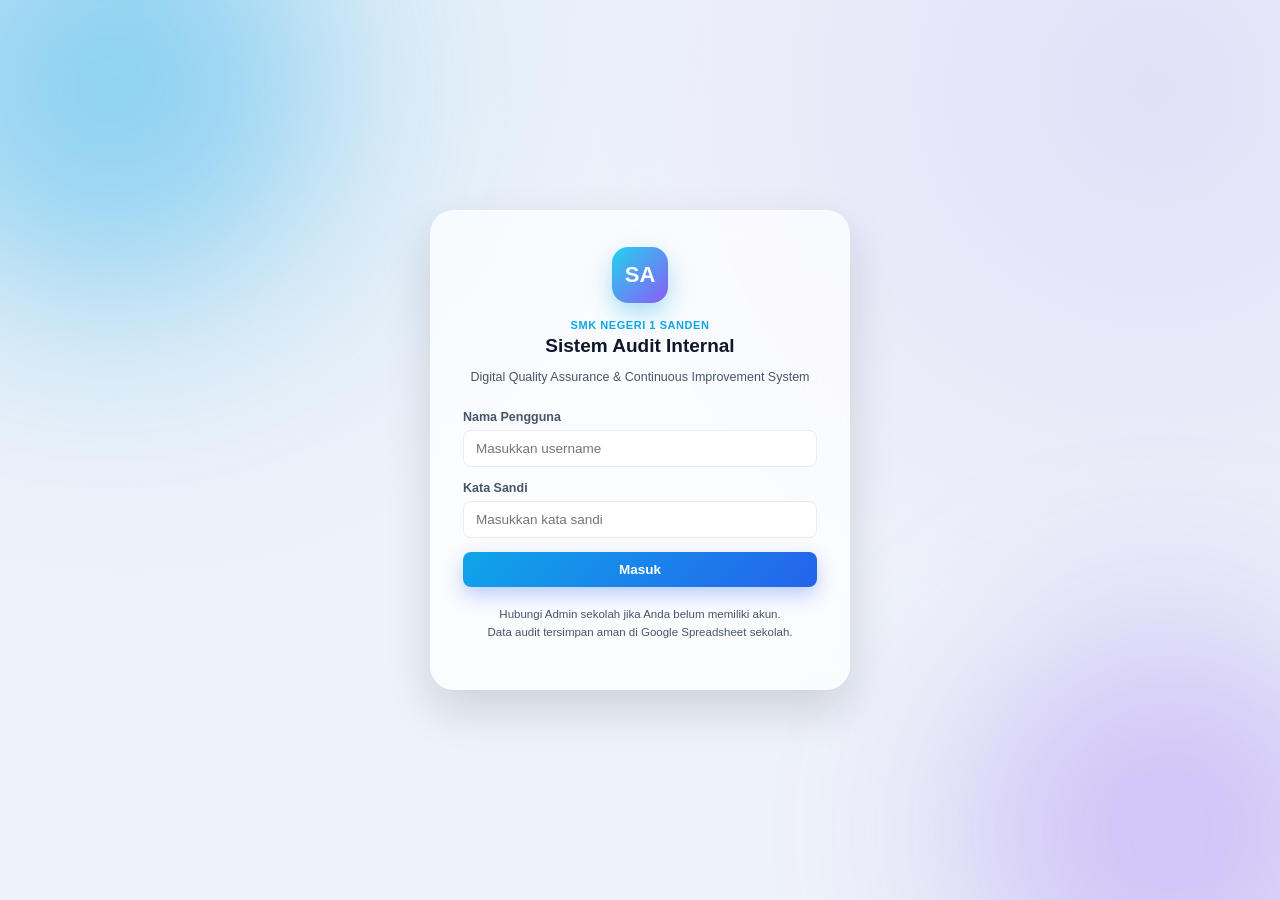
==== commit bfee9dab: "Add files via upload" ====
--- a/index.html
+++ b/index.html
@@ -14,7 +14,7 @@
 <div class="login-page">
     <div class="login-card">
         <div class="login-logo">SA</div>
-        <p class="school-tag school-name">Jakarta International School</p>
+        <p class="school-tag school-name">SMK NEGERI 1 SANDEN</p>
         <h1 class="app-name">Sistem Audit Internal</h1>
         <p class="subtitle app-subtitle">Digital Quality Assurance &amp; Continuous Improvement System</p>
 
@@ -32,7 +32,7 @@
 
         <p class="login-hint">
             Hubungi Admin sekolah jika Anda belum memiliki akun.<br>
-            Data audit tersimpan aman di Database Anthropic.
+            Data audit tersimpan aman di Google Spreadsheet sekolah.
         </p>
     </div>
 </div>
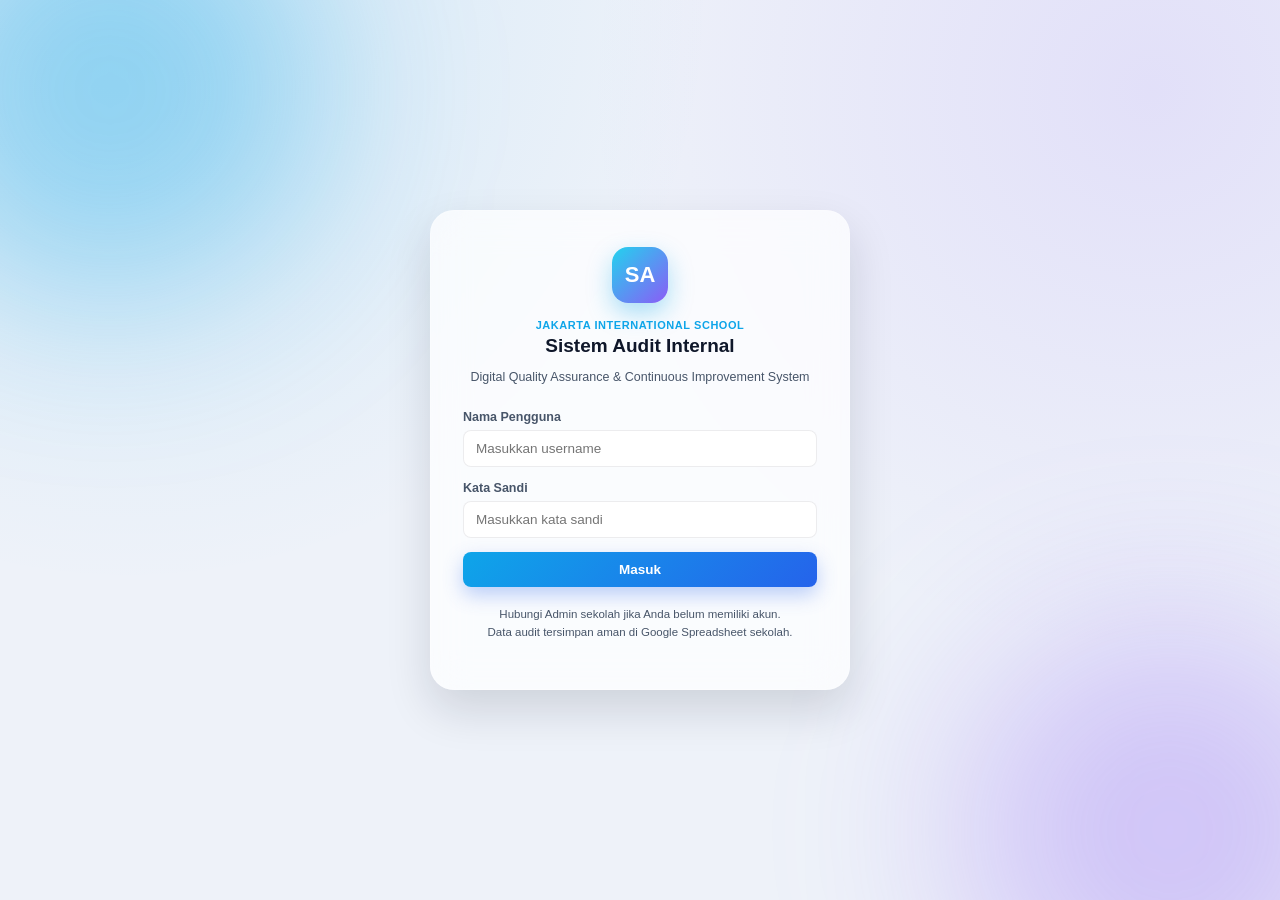
==== commit fcac72c6: "Update index.html" ====
--- a/index.html
+++ b/index.html
@@ -14,7 +14,7 @@
 <div class="login-page">
     <div class="login-card">
         <div class="login-logo">SA</div>
-        <p class="school-tag school-name">SMK NEGERI 1 SANDEN</p>
+        <p class="school-tag school-name">Jakarta International School</p>
         <h1 class="app-name">Sistem Audit Internal</h1>
         <p class="subtitle app-subtitle">Digital Quality Assurance &amp; Continuous Improvement System</p>
 
